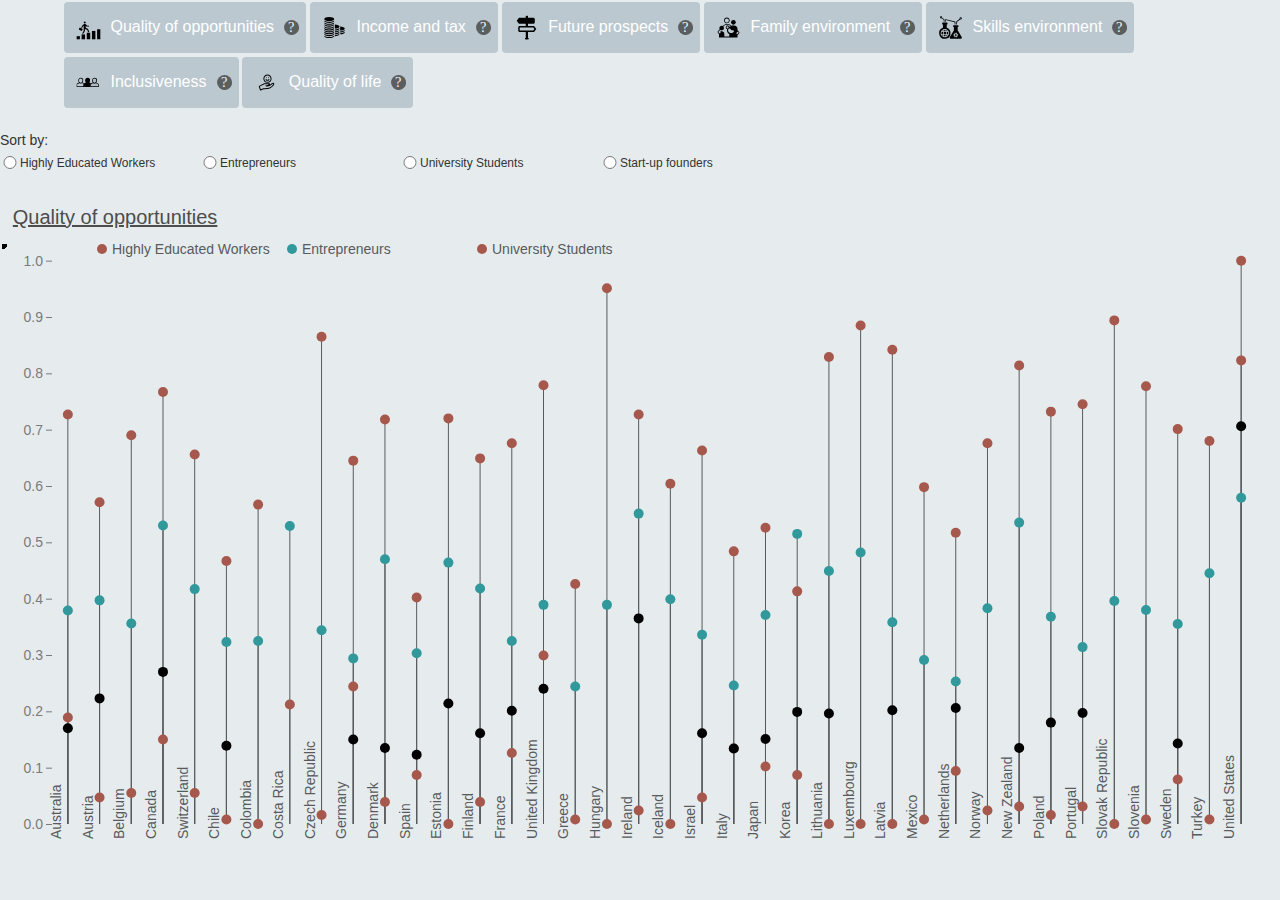
==== dimension/index.html @ 13d77700 "update" ====
<!DOCTYPE html>
<html>
  <head>
    <!--The browser can use non-English-language characters (...kind of) -->
    <meta name="viewport" content="width=device-width, initial-scale=1" />
    <script src="libs/d3.v4.min.js"></script>
    <script src="https://ajax.googleapis.com/ajax/libs/jquery/3.3.1/jquery.min.js"></script>
    <script src="https://maxcdn.bootstrapcdn.com/bootstrap/3.3.7/js/bootstrap.min.js"></script>

    <script src="js/charter.js"></script>
    <link
      rel="stylesheet"
      href="https://maxcdn.bootstrapcdn.com/bootstrap/3.3.7/css/bootstrap.min.css"
    />
    <link rel="stylesheet" href="css/style.css" rel="stylesheet" />
    <meta charset="utf-8" />
  </head>
  <body>
    <div id="dimTab">
      <button class="btn" id="Quality_of_opportunities_Desc">
        <img src="img/Quality_of_opportunities.svg" class="img" /> Quality of
        opportunities<img
          src="img/info.svg"
          class="infoImg"
          id="QUALITY_OF_OPPORTUNITIES"
        />
      </button>
      <button class="btn" id="Income_Desc">
        <img src="img/Income.svg" class="img" /> Income and tax<img
          src="img/info.svg"
          class="infoImg"
          id="INCOME"
        />
      </button>
      <button class="btn" id="Future_prospects_Desc">
        <img src="img/Future_prospects.svg" class="img" /> Future prospects<img
          src="img/info.svg"
          class="infoImg"
          id="FUTURE_PROSPECTS"
        />
      </button>
      <button class="btn" id="Family_environment_Desc">
        <img src="img/Family_environment.svg" class="img" /> Family
        environment<img
          src="img/info.svg"
          class="infoImg"
          id="FAMILY_ENVIRONMENT"
        />
      </button>
      <button class="btn" id="Skills_environment_Desc">
        <img src="img/Skills_environment.svg" class="img" /> Skills
        environment<img
          src="img/info.svg"
          class="infoImg"
          id="SKILLS_ENVIRONMENT"
        />
      </button>
      <button class="btn" id="Inclusiveness_Desc">
        <img src="img/Inclusiveness.svg" class="img" /> Inclusiveness<img
          src="img/info.svg"
          class="infoImg"
          id="INCLUSIVENESS"
        />
      </button>
      <button class="btn" id="Quality_of_life_Desc">
        <img src="img/Quality_of_life.svg" class="img" /> Quality of life<img
          src="img/info.svg"
          class="infoImg"
          id="QUALITY_OF_LIFE"
        />
      </button>
    </div>
    <br />
    <div class="sortSection">
      Sort by:
      <br />
      <form>
        <span
          ><input
            type="radio"
            id="WorkersButton"
            name="sort"
            value="Workers"
            onclick="sortupdate()"
          /><label class="labelRadio">Highly Educated Workers</label></span
        >
        <span
          ><input
            type="radio"
            id="EntrepreneursButton"
            name="sort"
            value="Entrepreneurs"
            onclick="sortupdate()"
          /><label class="labelRadio">Entrepreneurs</label></span
        >
        <span
          ><input
            type="radio"
            id="StudentButton"
            name="sort"
            value="Students"
            onclick="sortupdate()"
          /><label class="labelRadio">University Students</label></span
        >
        <span
          ><input
            type="radio"
            id="Start-up-foundersButton"
            name="sort"
            value="Start-up founders"
            onclick="sortupdate()"
          /><label class="labelRadio">Start-up founders</label></span
        >
      </form>
    </div>
    <br />
    <div id="titleDesc">Quality of opportunities</div>
    <!--<div id="explainDesc">New technologies, globalisation and population ageing are influencing the quantity and quality of jobs that are
      available and the skills workers need to do them yet many adults lack strong basic skills to help them access these new
      opportunities.. The urgency dimension assesses how pressing the need for up- and reskilling is in different countries.</div>-->
    <div id="chart"></div>
  </body>

  <script>
    var data = [];
    var counter = 0;

    d3.tsv("data/data.tsv", function (error, dataTot) {
      dataTot.forEach(function (d) {
        data.push(d);
        counter++;
        if (counter === dataTot.length) {
          createChart("Quality_of_opportunities");
        }
      });
    });
    var selDimPlaceholder = "Quality_of_opportunities";

    var width = document.getElementById("chart").offsetWidth;

    var height;
    var margin = 50;
    var padding = 0;
    var lollipopRadius = 5;
    var lollipopColor = "#585a5c";
    var lollipopText = "#585a5c";

    var dimColor = d3
      .scaleOrdinal()
      .domain(["Workers", "Entrepreneurs", "Student", "Start-up founders"])
      .range(["#A6584D", "#31999B", " #EC9459", "072448"]);

    var lollipopsCircle;
    var lollipopsText;
    var lollipopsLine;

    var xScale;
    var yScale;

    var svg = d3.select("#chart").append("svg").style("background", "none");

    var format = d3.format(",.0f");

    d3.selectAll(".btn").on("click", function (d) {
      //console.log(this.id)
      if (this.id == "Quality_of_opportunities_Desc")
        update("Quality_of_opportunities");
      if (this.id == "Income_Desc") update("Income");
      if (this.id == "Future_prospects_Desc") update("Future_prospects");
      if (this.id == "Family_environment_Desc") update("Family_environment");
      if (this.id == "Skills_environment_Desc") update("Skills_environment");
      if (this.id == "Inclusiveness_Desc") update("Inclusiveness");
      if (this.id == "Quality_of_life_Desc") update("Quality_of_life");
    });

    var tooltip = d3
      .select("body")
      .append("div")
      .style("position", "absolute")
      .style("z-index", "20")
      .style("visibility", "hidden")
      .style("color", "#474747")
      .style("padding", "8px")
      .style("background-color", "#f0f0f0")
      .style("border-radius", "3px")
      .style("font", "11")
      .style("font-family", "Quattrocento Sans")
      .style("text-anchor", "middle")
      .style("max-width", "200px")
      .text("");

    var mousemove = function () {
      return tooltip
        .style("top", d3.event.pageY - 10 + "px")
        .style("left", d3.event.pageX + 10 + "px");
    };

    var mouseout = function () {
      return tooltip.style("visibility", "hidden");
    };

    var dimInfo = [];
    d3.tsv("data/dim.tsv", function (error, infoTot) {
      infoTot.forEach(function (d) {
        dimInfo.push(d);
      });
    });

    d3.selectAll(".infoImg")
      .on("mouseover", function () {
        var infoID = d3.select(this).attr("id");
        var defDim = "";
        dimInfo.forEach(function (d) {
          if (d.dim == infoID) defDim = d.dimDef;
        });
        tooltip.html(defDim);
        tooltip.style("visibility", "visible");
      })
      .on("mousemove", mousemove)
      .on("mouseout", mouseout);
  </script>

  <script>
    (function (i, s, o, g, r, a, m) {
      i["GoogleAnalyticsObject"] = r;
      (i[r] =
        i[r] ||
        function () {
          (i[r].q = i[r].q || []).push(arguments);
        }),
        (i[r].l = 1 * new Date());
      (a = s.createElement(o)), (m = s.getElementsByTagName(o)[0]);
      a.async = 1;
      a.src = g;
      m.parentNode.insertBefore(a, m);
    })(
      window,
      document,
      "script",
      "//www.google-analytics.com/analytics.js",
      "ga"
    );

    ga("create", "UA-51983915-1", "auto");
    ga("send", "pageview");
  </script>
</html>
---- dimension/css/style.css ----
body{

  background-color:rgba(53, 96, 114,0.12);
}
/* minimal css reset */
/**html, body, div, h1, h2, h3, a, p, img, dl, dt, dd, ul, li {
	padding: 0; margin: 0; border: 0; outline: 0; 
}**/
/*****************************/
/** Dropdown                **/
/*****************************/

.sortSection div {
  display: block;
  padding: 0 0 5px 5px;
  clear: both;
}

.sortSection span {
  
  padding-left: 10px;
  cursor: inherit;
}

.sortSection .labelRadio {
  float: left;
  width: 180px;
  margin-top:5px;
    font-family: 'Raleway', sans-serif;
    font-weight:300;
    font-size:12px;
}

.sortSection input {
  float: left;
  width: 20px;
  /**margin-left: -20px;**/
  margin-top: 6px; 
  padding: 0;
  -webkit-appearance: radio;
}

#Country_sel{
    /**display: block;**/
    position: -webkit-sticky;
    position: sticky;
    top: 0px;/**Allows to leave the tab on top of the page at all time**/
    width:90%;
	  margin-right:auto;
	  margin-left:auto;
    
  	color:#575757;
  	text-rendering: optimizeLegibility;
    -webkit-font-smoothing: antialiased;
    display: flex;

    
}
#selCountry,#compCountry{
  float:left;
  width:50%;
  padding:1px;
  margin-bottom:7px;
  border:solid;
  border-width: 0.5px;
  border-color:  #575757;
  background-color: #c3d1da;/** CHange background color for dropdowns**/
}

#selCountry{
  background-color: rgb(251,176,64);/** CHange background color for dropdowns**/


}

#compCountry{
  background-color: rgb(251,221,91);/** CHange background color for dropdowns**/


}
#country_dropdown{
  font-family:Bernini, "Bernini Sans", "Helvetica Neue", Helvetica, Arial, sans-serif;
  
  font-size:16px;
  text-align:center;
  letter-spacing:normal;
  color:#225760;
  padding: 0 1%;
  vertical-align: baseline;
  /*color: white;*/
  cursor: pointer;
  text-shadow: rgba(0, 0, 0, 0.5) 0 1px 0;
  background-color:#fff;/**#c3d1da;**/
  border:none;
  text-rendering: optimizeLegibility;
  -webkit-font-smoothing: antialiased;
  padding-bottom: 5px;
}
.dropdown_text{
  margin-left:5px;
  font-family:Bernini, "Bernini Sans", "Helvetica Neue", Helvetica, Arial, sans-serif;
  color:#225760;
  font-size:18px;
  text-align:start;
}


#country_dropdown_comp{
  font-family:Bernini, "Bernini Sans", "Helvetica Neue", Helvetica, Arial, sans-serif;
  
  font-size:16px;
  text-align:center;
  letter-spacing:normal;
  color:#225760;
  padding: 0 1%;
  vertical-align: baseline;
  /*color: white;*/
  cursor: pointer;
  text-shadow: rgba(0, 0, 0, 0.5) 0 1px 0;
  background-color: #fff;
  border:none;
  text-rendering: optimizeLegibility;
  -webkit-font-smoothing: antialiased;
  padding-bottom: 5px;
}
.dropdown_text_comp{
  margin-left:5px;
  font-family:Bernini, "Bernini Sans", "Helvetica Neue", Helvetica, Arial, sans-serif;
  color: #225760;
  font-size:18px;
  text-align:start;
}

/** TABS ***/
/* Style the tab */
.tab {
    overflow: hidden;
    margin-left:10%;

}

/* Style the buttons that are used to open the tab content */
.tab button {
    font-family: Bernini, "Bernini Sans", "Helvetica Neue", Helvetica, Arial, sans-serif;
    color: #494444;
    font-size:16px;
    background-color: #bbc8d0;
    float: left;
    border: none;
    outline: none;
    cursor: pointer;
    padding: 14px 16px;
    transition: 0.3s;
}

/* Change background color of buttons on hover */
.tab button:hover {
    background-color: #a4b6c0;
}

/* Create an active/current tablink class */
.tab button.active {
    background-color: #b18ea4;
    color: #fff;
}

/* Style the tab content */
.tabcontent {
    display: none;
}

/** END TABS ***/

/** ****************** **/
/** Dimensions buttons **/
/** ****************** **/

#dimTab,#sortSection{
  margin: auto;
  width: 90%;
  margin:auto;
}


.btn {
  margin-top:2px;margin-bottom: 2px;
  background-color: #bbc8d0;
  border: none;
  color: white;
  padding: 8px 7px;
  font-size: 16px;
  cursor: pointer;
}

/* Darker background on mouse-over */
.btn:hover {
  background-color: #a4b6c0;
}

.img{
  height: 35px;
  width: 35px;
  color:#fff;

}

.infoImg{
    margin-left:10px;
  height: 15px;
  width: 15px;
  opacity:0.8;
  cursor: pointer;
}

h1{
	width:100%;
	margin-right:auto;
	margin-left:auto;
	margin-top:10px;
	font-family: Caecilia, Georgia, serif;
	color:#575757;
	/**background: #d1dadf;**/
	font-size:3.75em;
	text-align:center;
	letter-spacing: normal;
}

h2{
	max-width:700px;
	margin:auto;
	margin-top:30px;
	margin-bottom:30px;
	font-family: Bernini, "Bernini Sans", "Helvetica Neue", Helvetica, Arial, sans-serif;
	color:#575757;
	font-size:48px;
  text-align:center;
}
h3{
  font-family: Bernini, "Bernini Sans", "Helvetica Neue", Helvetica, Arial, sans-serif;
  color:#575757;
  font-weight: 700;
  margin-bottom: 20px;
  font-size:24px;
    text-decoration: underline;
}

.paragraph{
	width:90%;
	margin:auto;
	padding-left:1.5%;
	padding-right:1.5%;
  font-family: Bernini, "Bernini Sans", "Helvetica Neue", Helvetica, Arial, sans-serif;
	color:#575757;
	font-size:16px;
	line-height: 1.5;
	text-align:left;
	letter-spacing: normal;
}
svg {
	background: #dce2e7;
	margin-right: 2px;
	margin-left:2px;
}


.axis path{
	stroke:none;
}

.axis line{
	stroke:#7A7A7A;
}

.axis text{
	font-family: Bernini, "Bernini Sans", "Helvetica Neue", Helvetica, Arial, sans-serif;
	font-size:14px;
	fill:#7A7A7A;
}

.lollipopText{
	font-family: Bernini, "Bernini Sans", "Helvetica Neue", Helvetica, Arial, sans-serif;
	font-size:14px;
}

.titles{
	font-family: Bernini, "Bernini Sans", "Helvetica Neue", Helvetica, Arial, sans-serif;
	font-size:15px;
	fill:#575757;
  cursor: pointer;
}

.urgencyLabel{

  font-family: Bernini, "Bernini Sans", "Helvetica Neue", Helvetica, Arial, sans-serif;
  font-size:13px;
  fill:rgb(89,89,89);
}

.bartext{
  font-family: Bernini, "Bernini Sans", "Helvetica Neue", Helvetica, Arial, sans-serif;
  font-size:12px;
  font-style:italic;
  fill:#DDE9EF;
}



.noDataAvailable{
  font-family: Bernini, "Bernini Sans", "Helvetica Neue", Helvetica, Arial, sans-serif;
  font-size:12px;
  font-style:italic;
	fill:#575757;
}

/*****************************/
/**......INDIC SECTIONS.... **/
/*****************************/

#Challenges,#Responses{
  width:90%;
  margin-left: auto;
  margin-right: auto;
  margin-top: 20px;
}

.indicatorPres{
  background-color: #dde3e7;
  margin-top:10px;
  display: flex;
}
:root {
  --default-padding: 16px;
  --header-height: 52px;
  --sticky-pos: 52px;
}
.dimTitle{
  /**position: sticky;
  top: var(--sticky-pos); 
  /**display: flex;
  height: var(--header-height);**/
  font-family: Bernini, "Bernini Sans", "Helvetica Neue", Helvetica, Arial, sans-serif;
  font-size:20px;
  color:#0297C9;
  margin-right: 5%;
  margin-top:5px;
  cursor: pointer;
}


.dimDef{
  font-family: Bernini, "Bernini Sans", "Helvetica Neue", Helvetica, Arial, sans-serif;
  font-size:13px;
  line-height: 1;
  font-style:italic;
  cursor: pointer;
}

.collapseSymbol{
  margin-right:10px;
  margin-left:10px;
  cursor: pointer;
}
.text-toogle{
  margin-top:10px;
  border-bottom:1px solid #b18ea4;
}
.text-toogle[aria-expanded=false] .text-expanded {
  display: none;
}
.text-toogle[aria-expanded=true] .text-collapsed {
  display: none;
}

#UrgencyTitle{
  color: rgb(89,89,89);
  cursor: pointer;
}
#CoverageTitle{
  color:rgb(102,45,145);
  cursor: pointer;
}
#InclusivenessTitle{
  color:rgb(161,138,186);
  cursor: pointer;
}
#AlignmentTitle{
  color:rgb(57,181,74);
  cursor: pointer;
}
#FinancingTitle{
  color:rgb(0, 104, 56);
  cursor: pointer;
}
#FlexiguidanceTitle{
  color:rgb(0,167,157);
  cursor: pointer;
}
#QualityTitle{
  color:rgb(43,182,115);
  cursor: pointer;
}


.sticky_sentinel {
  background: yellow;
  position: absolute;
  left: 0;
  right: 0; /* needs dimensions */
  visibility: hidden;
}
.sticky_sentinel--top {
  /* Adjust the height and top values based on your on your sticky top position.
  e.g. make the height bigger and adjust the top so observeHeaders()'s
  IntersectionObserver fires as soon as the bottom of the sentinel crosses the
  top of the intersection container. */
  height: 40px;
  top: -24px;
}
.sticky_sentinel--bottom {
  bottom: 0;
  /* Height should match the top of the header when it's at the bottom of the
  intersection container. */
  height: calc(var(--header-height) + var(--default-padding));
}

[data-lorem] {
  clear: both;
  margin-bottom: 0;
  text-align: justify;
  padding: 0;
  position: block; /* contain the sentinels */
  /**background-color:#dce2e7;**/
}

.indicTitle{
  width:45%;
  font-family: Bernini, "Bernini Sans", "Helvetica Neue", Helvetica, Arial, sans-serif;
  font-size:15px;
  /**font-style:italic;**/
  color:#494444;
  padding-left: 5%;
  padding-right: 5%;
  padding-top: 10px;
}

.indicChart{
    flex-grow: 1;
}

.introChart{
  padding-bottom: 15px;
}


.label {
    display: inline;
    padding: .2em .6em .3em;
    font-size: 100%;
    font-weight: 400;
    line-height: 1;

    font-size: 80%;
    color: #fff;
    text-align: center;
    white-space: nowrap;
    vertical-align: baseline;
    border-radius: .25em;
}

.headingTitle,.Name{
  fill:#575757;
}

/** Tooltip **/
#indicTooltip {
  position: absolute;
  width: auto;
  height: auto;
  padding: 10px;
  background-color: rgb(252,252,252);
  -webkit-border-radius: 2px;
  -moz-border-radius: 2px;
  border-radius: 2px;
  -webkit-box-shadow: 2px 2px 5px rgba(0, 0, 0, 0.4);
  -moz-box-shadow: 2px 2px 5px rgba(0, 0, 0, 0.4);
  box-shadow: 2px 2px 4px rgba(0, 0, 0, 0.4);
  pointer-events: none;
}

#indicTooltip.hidden {
  display: none;
}

#indicTooltip p {
  margin: 0;
  font-family: sans-serif;
  font-size: 10px;
  line-height: 12px;
}


#titleDesc{
  clear:both;
  display: block;
  font-family: Bernini, "Bernini Sans", "Helvetica Neue", Helvetica, Arial, sans-serif;
	color:rgb(77, 77, 77);
  font-size:20px;
  text-decoration: underline;
  margin:1% 0% 1% 1%;
  position: -webkit-sticky;
  position: sticky;
}
#explainDesc{
  margin:0% 1% 1% 1%;

}

#chartGuideDimDesc,#chartGuideDimDescEnd{
  font-family: Bernini, "Bernini Sans", "Helvetica Neue", Helvetica, Arial, sans-serif;
  font-size:16px;
  font-style: italic;
  fill:#7A7A7A;
}

#chartGuidePearl,#chartGuidePearlEnd{
  font-family: Bernini, "Bernini Sans", "Helvetica Neue", Helvetica, Arial, sans-serif;
  font-size:12px;
  font-style: italic;
  fill:#7A7A7A;
}





@media (max-width: 800px)  {
  

    .axis text{
      font-size:11px;
    }

    .lollipopText{
      font-size:11px;
    }

    .titles{
      font-size:11px;
    }

    h1{
      font-size:24px;
    }

    h2{
      
      font-size:18px;
    }

    .paragraph{
        font-size:14px;
    }

    ul li {
      margin: 15px;
      font-size:14px;
      line-height: 1;
    }
    .content p{

        font-size:14px;
    }
    .def{
        font-size:14px;
    }
    .dimDef{
      font-size:11px;
    }

    .dimTitle{
      font-size:15px;
    }

    .indicTitle{
      font-size:12px;
    }
    .tab button {
      font-size:14px;
    }
    .dropdown_text,.dropdown_text_comp{
      font-size:12px;
    }
    #country_dropdown,#country_dropdown_comp {
      font-size:12px;
    }

    .label {
      font-size: 60%;
    }


  .img{
    height: 15px;
    width: 15px;
    color:#fff;

  }
  .headingTitle,.Name{
    font-size:9px;
  }


  #chartGuideDimDesc,#chartGuideDimDescEnd{
    font-size:12px;
  }

  #chartGuidePearl,#chartGuidePearlEnd{
    font-size:10px;
  }

  .sortSection span {
   clear: both;
    display: block;
    padding-left: 40px;
  }


  .sortSection input {
  clear: both;
    margin-left: -20px;
  }



}
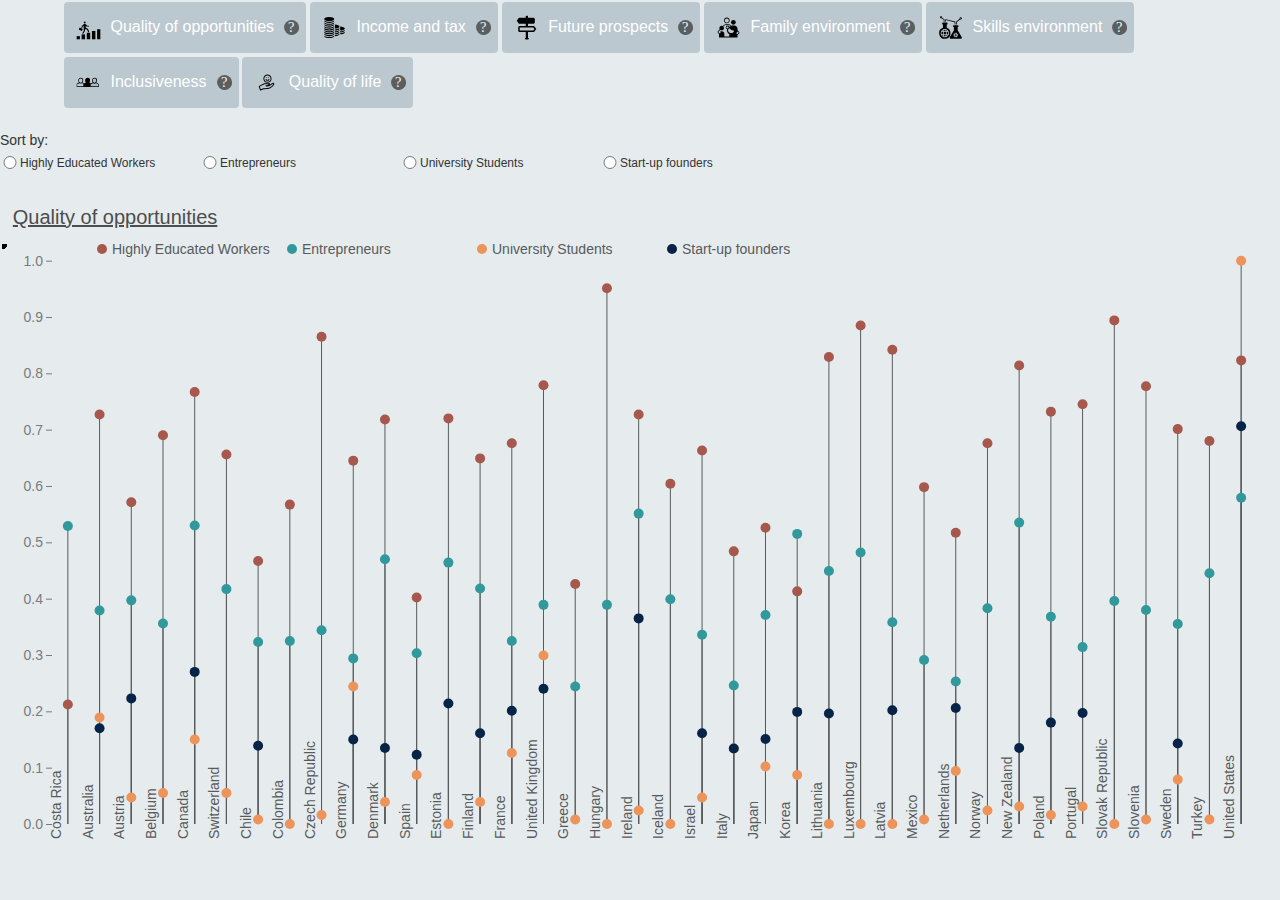
==== commit 2f8a3211: "update" ====
--- a/dimension/index.html
+++ b/dimension/index.html
@@ -147,8 +147,8 @@
 
     var dimColor = d3
       .scaleOrdinal()
-      .domain(["Workers", "Entrepreneurs", "Student", "Start-up founders"])
-      .range(["#A6584D", "#31999B", " #EC9459", "072448"]);
+      .domain(["Workers", "Entrepreneurs", "Students", "Start-up founders"])
+      .range(["#A6584D", "#31999B", " #EC9459", "#072448"]);
 
     var lollipopsCircle;
     var lollipopsText;
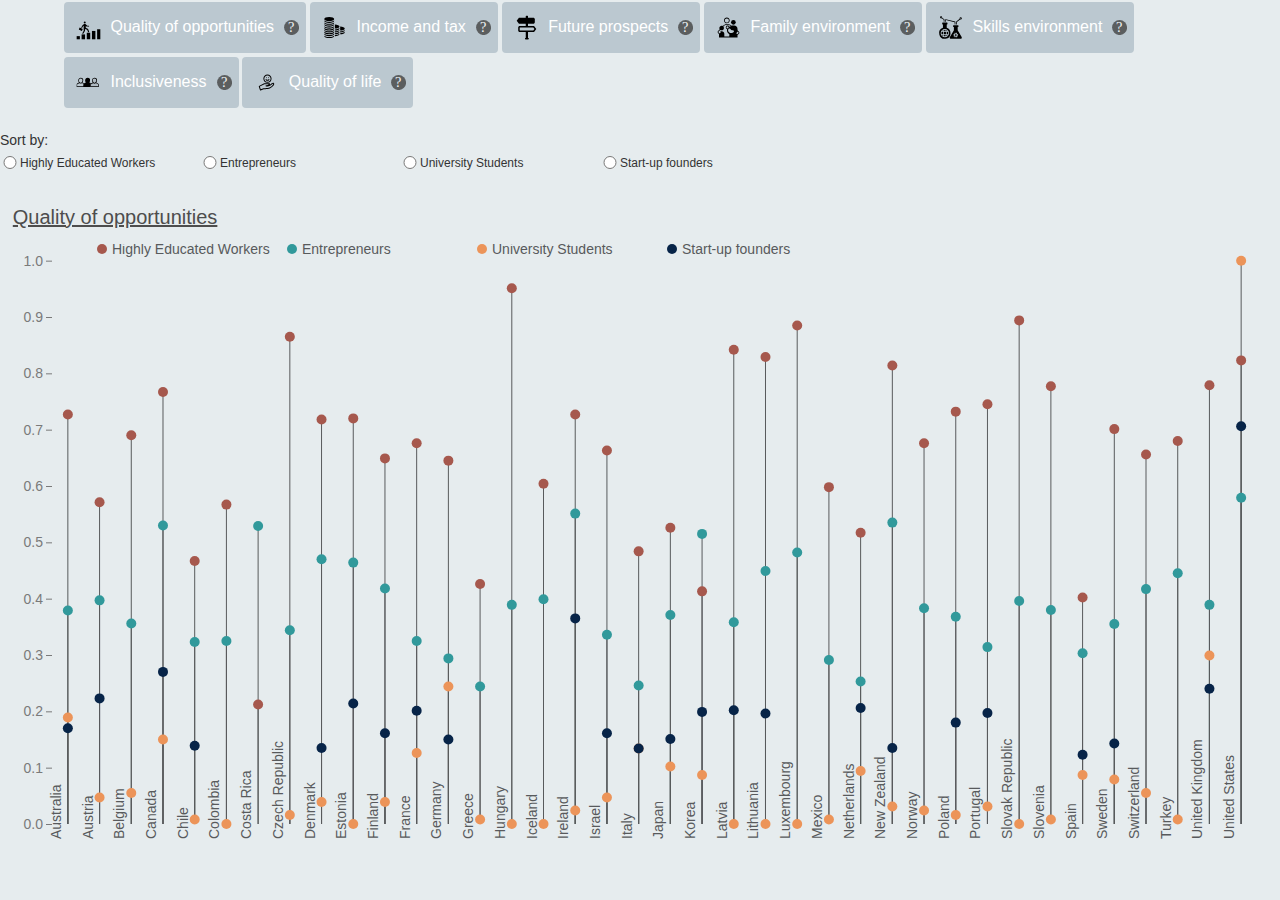
==== commit aa26f4b1: "fix sorting" ====
--- a/dimension/index.html
+++ b/dimension/index.html
@@ -164,13 +164,15 @@
     d3.selectAll(".btn").on("click", function (d) {
       //console.log(this.id)
       if (this.id == "Quality_of_opportunities_Desc")
-        update("Quality_of_opportunities");
-      if (this.id == "Income_Desc") update("Income");
-      if (this.id == "Future_prospects_Desc") update("Future_prospects");
-      if (this.id == "Family_environment_Desc") update("Family_environment");
-      if (this.id == "Skills_environment_Desc") update("Skills_environment");
-      if (this.id == "Inclusiveness_Desc") update("Inclusiveness");
-      if (this.id == "Quality_of_life_Desc") update("Quality_of_life");
+        createChart("Quality_of_opportunities");
+      if (this.id == "Income_Desc") createChart("Income");
+      if (this.id == "Future_prospects_Desc") createChart("Future_prospects");
+      if (this.id == "Family_environment_Desc")
+        createChart("Family_environment");
+      if (this.id == "Skills_environment_Desc")
+        createChart("Skills_environment");
+      if (this.id == "Inclusiveness_Desc") createChart("Inclusiveness");
+      if (this.id == "Quality_of_life_Desc") createChart("Quality_of_life");
     });
 
     var tooltip = d3
